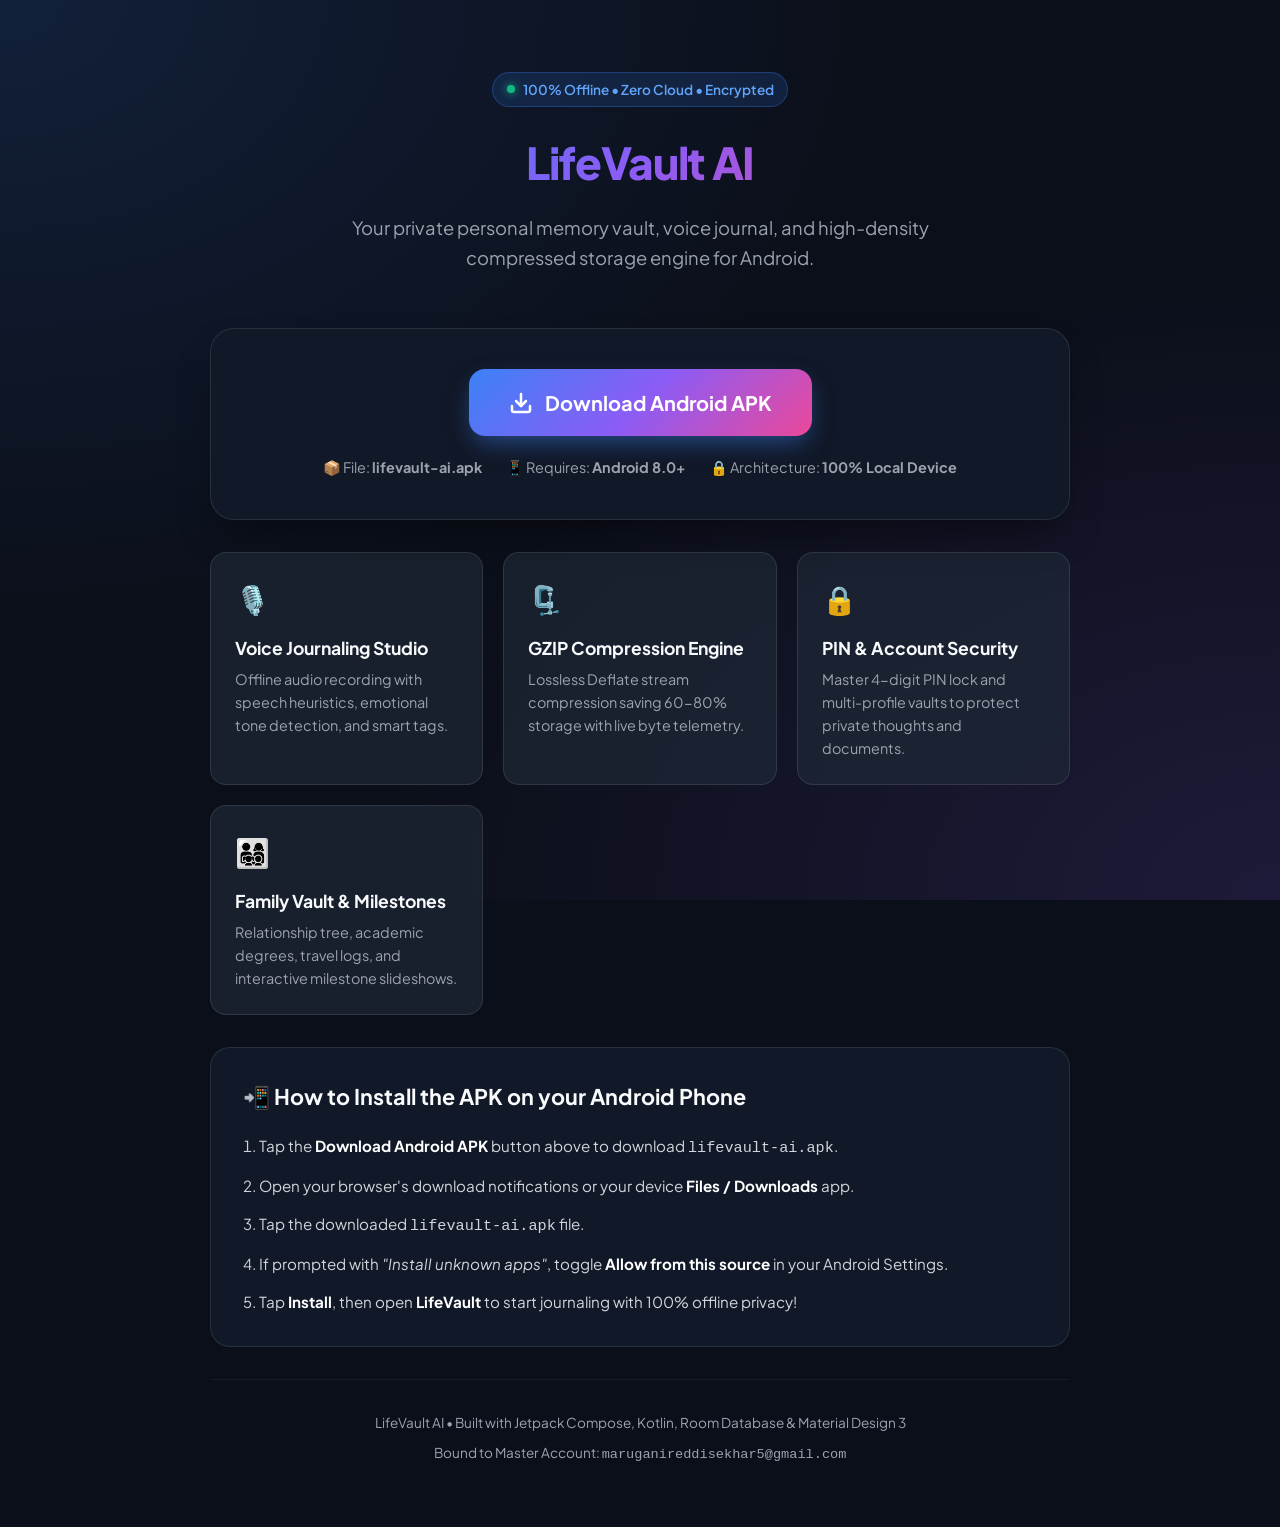
==== docs/index.html @ 60e4b93d "feat: add core application documentation and tests - Update README with project overview and feature" ====
<!DOCTYPE html>
<html lang="en">
<head>
  <meta charset="UTF-8" />
  <meta name="viewport" content="width=device-width, initial-scale=1.0" />
  <title>LifeVault AI — Download Android APK</title>
  <meta name="description" content="100% Offline, Zero-Cloud, Encrypted AI Memory Vault & Compressed Storage Engine for Android." />
  <link rel="preconnect" href="https://fonts.googleapis.com">
  <link rel="preconnect" href="https://fonts.gstatic.com" crossorigin>
  <link href="https://fonts.googleapis.com/css2?family=Plus+Jakarta+Sans:wght@400;500;600;700;800&display=swap" rel="stylesheet">
  <style>
    :root {
      --bg-primary: #0b0f19;
      --bg-surface: #111827;
      --bg-card: rgba(31, 41, 55, 0.7);
      --border-color: rgba(255, 255, 255, 0.1);
      --accent-primary: #3b82f6;
      --accent-gradient: linear-gradient(135deg, #3b82f6 0%, #8b5cf6 50%, #ec4899 100%);
      --text-main: #f9fafb;
      --text-muted: #9ca3af;
      --success: #10b981;
    }

    * {
      box-sizing: border-box;
      margin: 0;
      padding: 0;
    }

    body {
      font-family: 'Plus Jakarta Sans', -apple-system, BlinkMacSystemFont, sans-serif;
      background-color: var(--bg-primary);
      color: var(--text-main);
      line-height: 1.6;
      min-height: 100vh;
      display: flex;
      flex-direction: column;
      align-items: center;
      padding: 2rem 1rem;
      background-image: 
        radial-gradient(at 0% 0%, rgba(59, 130, 246, 0.15) 0px, transparent 50%),
        radial-gradient(at 100% 100%, rgba(139, 92, 246, 0.15) 0px, transparent 50%);
      background-attachment: fixed;
    }

    .container {
      max-width: 860px;
      width: 100%;
      margin: 0 auto;
    }

    header {
      text-align: center;
      padding: 2.5rem 1rem 1.5rem;
    }

    .badge {
      display: inline-flex;
      align-items: center;
      gap: 0.5rem;
      padding: 0.35rem 0.85rem;
      background: rgba(59, 130, 246, 0.15);
      border: 1px solid rgba(59, 130, 246, 0.3);
      border-radius: 9999px;
      font-size: 0.85rem;
      font-weight: 600;
      color: #60a5fa;
      margin-bottom: 1.25rem;
    }

    .badge-dot {
      width: 8px;
      height: 8px;
      background-color: var(--success);
      border-radius: 50%;
      box-shadow: 0 0 8px var(--success);
    }

    h1 {
      font-size: 2.75rem;
      font-weight: 800;
      letter-spacing: -0.03em;
      margin-bottom: 1rem;
      background: var(--accent-gradient);
      -webkit-background-clip: text;
      -webkit-text-fill-color: transparent;
    }

    .subtitle {
      font-size: 1.15rem;
      color: var(--text-muted);
      max-width: 620px;
      margin: 0 auto 2rem;
    }

    .hero-card {
      background: var(--bg-surface);
      border: 1px solid var(--border-color);
      border-radius: 1.5rem;
      padding: 2.5rem 2rem;
      text-align: center;
      backdrop-filter: blur(12px);
      box-shadow: 0 20px 40px -15px rgba(0, 0, 0, 0.5);
      margin-bottom: 2rem;
    }

    .btn-download {
      display: inline-flex;
      align-items: center;
      justify-content: center;
      gap: 0.75rem;
      background: var(--accent-gradient);
      color: #ffffff;
      text-decoration: none;
      font-size: 1.25rem;
      font-weight: 700;
      padding: 1.1rem 2.5rem;
      border-radius: 1rem;
      transition: all 0.2s ease;
      box-shadow: 0 10px 25px -5px rgba(59, 130, 246, 0.5);
      border: none;
      cursor: pointer;
    }

    .btn-download:hover {
      transform: translateY(-2px);
      box-shadow: 0 15px 30px -5px rgba(59, 130, 246, 0.6);
    }

    .meta-info {
      display: flex;
      justify-content: center;
      gap: 1.5rem;
      flex-wrap: wrap;
      margin-top: 1.25rem;
      font-size: 0.9rem;
      color: var(--text-muted);
    }

    .meta-item {
      display: flex;
      align-items: center;
      gap: 0.35rem;
    }

    .features-grid {
      display: grid;
      grid-template-columns: repeat(auto-fit, minmax(250px, 1fr));
      gap: 1.25rem;
      margin-bottom: 2rem;
    }

    .feature-card {
      background: var(--bg-card);
      border: 1px solid var(--border-color);
      border-radius: 1rem;
      padding: 1.5rem;
      text-align: left;
    }

    .feature-icon {
      font-size: 1.75rem;
      margin-bottom: 0.75rem;
    }

    .feature-title {
      font-size: 1.1rem;
      font-weight: 700;
      margin-bottom: 0.35rem;
      color: var(--text-main);
    }

    .feature-desc {
      font-size: 0.9rem;
      color: var(--text-muted);
    }

    .instructions-card {
      background: var(--bg-surface);
      border: 1px solid var(--border-color);
      border-radius: 1.25rem;
      padding: 2rem;
      margin-bottom: 2rem;
      text-align: left;
    }

    .instructions-card h2 {
      font-size: 1.35rem;
      margin-bottom: 1.25rem;
      display: flex;
      align-items: center;
      gap: 0.5rem;
    }

    .steps-list {
      list-style-position: inside;
      display: flex;
      flex-direction: column;
      gap: 0.85rem;
      color: #d1d5db;
      font-size: 0.95rem;
    }

    .steps-list li strong {
      color: #ffffff;
    }

    footer {
      text-align: center;
      font-size: 0.85rem;
      color: var(--text-muted);
      padding: 2rem 0;
      border-top: 1px solid rgba(255, 255, 255, 0.05);
      width: 100%;
    }

    footer a {
      color: #60a5fa;
      text-decoration: none;
    }

    footer a:hover {
      text-decoration: underline;
    }
  </style>
</head>
<body>

  <div class="container">
    <header>
      <div class="badge">
        <span class="badge-dot"></span>
        100% Offline &bull; Zero Cloud &bull; Encrypted
      </div>
      <h1>LifeVault AI</h1>
      <p class="subtitle">
        Your private personal memory vault, voice journal, and high-density compressed storage engine for Android.
      </p>
    </header>

    <div class="hero-card">
      <a href="./lifevault-ai.apk" class="btn-download" download="lifevault-ai.apk">
        <svg width="24" height="24" viewBox="0 0 24 24" fill="none" stroke="currentColor" stroke-width="2.5" stroke-linecap="round" stroke-linejoin="round">
          <path d="M21 15v4a2 2 0 0 1-2 2H5a2 2 0 0 1-2-2v-4"></path>
          <polyline points="7 10 12 15 17 10"></polyline>
          <line x1="12" y1="15" x2="12" y2="3"></line>
        </svg>
        Download Android APK
      </a>
      
      <div class="meta-info">
        <div class="meta-item">
          <span>📦 File: <strong>lifevault-ai.apk</strong></span>
        </div>
        <div class="meta-item">
          <span>📱 Requires: <strong>Android 8.0+</strong></span>
        </div>
        <div class="meta-item">
          <span>🔒 Architecture: <strong>100% Local Device</strong></span>
        </div>
      </div>
    </div>

    <div class="features-grid">
      <div class="feature-card">
        <div class="feature-icon">🎙️</div>
        <div class="feature-title">Voice Journaling Studio</div>
        <div class="feature-desc">Offline audio recording with speech heuristics, emotional tone detection, and smart tags.</div>
      </div>

      <div class="feature-card">
        <div class="feature-icon">🗜️</div>
        <div class="feature-title">GZIP Compression Engine</div>
        <div class="feature-desc">Lossless Deflate stream compression saving 60-80% storage with live byte telemetry.</div>
      </div>

      <div class="feature-card">
        <div class="feature-icon">🔒</div>
        <div class="feature-title">PIN & Account Security</div>
        <div class="feature-desc">Master 4-digit PIN lock and multi-profile vaults to protect private thoughts and documents.</div>
      </div>

      <div class="feature-card">
        <div class="feature-icon">👨‍👩‍👧‍👦</div>
        <div class="feature-title">Family Vault & Milestones</div>
        <div class="feature-desc">Relationship tree, academic degrees, travel logs, and interactive milestone slideshows.</div>
      </div>
    </div>

    <div class="instructions-card">
      <h2>📲 How to Install the APK on your Android Phone</h2>
      <ol class="steps-list">
        <li>Tap the <strong>Download Android APK</strong> button above to download <code>lifevault-ai.apk</code>.</li>
        <li>Open your browser's download notifications or your device <strong>Files / Downloads</strong> app.</li>
        <li>Tap the downloaded <code>lifevault-ai.apk</code> file.</li>
        <li>If prompted with <em>"Install unknown apps"</em>, toggle <strong>Allow from this source</strong> in your Android Settings.</li>
        <li>Tap <strong>Install</strong>, then open <strong>LifeVault</strong> to start journaling with 100% offline privacy!</li>
      </ol>
    </div>

    <footer>
      <p>LifeVault AI &bull; Built with Jetpack Compose, Kotlin, Room Database & Material Design 3</p>
      <p style="margin-top: 0.5rem;">Bound to Master Account: <code>maruganireddisekhar5@gmail.com</code></p>
    </footer>
  </div>

</body>
</html>
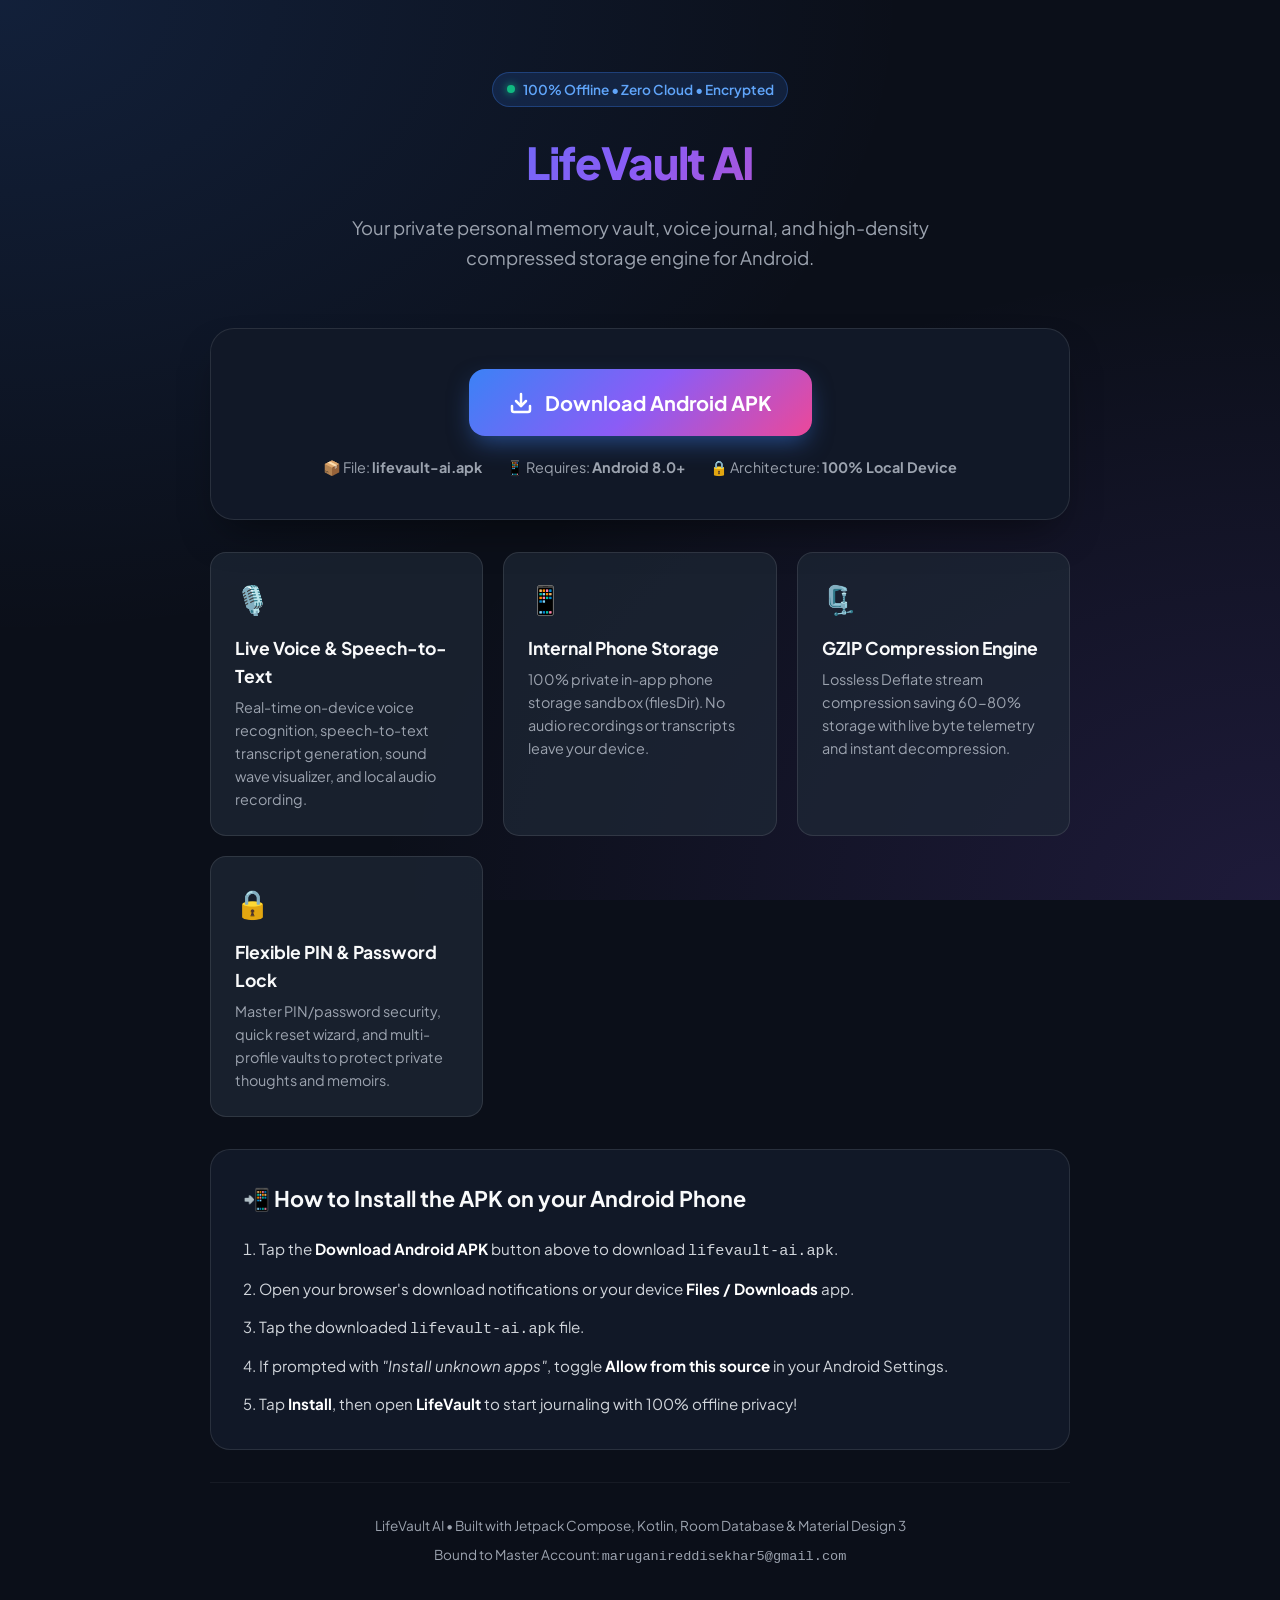
==== commit e67ecafa: "feat: implement multi-user data partitioning Add user-based data isolation to Room entities and quer" ====
--- a/docs/index.html
+++ b/docs/index.html
@@ -264,26 +264,26 @@
     <div class="features-grid">
       <div class="feature-card">
         <div class="feature-icon">🎙️</div>
-        <div class="feature-title">Voice Journaling Studio</div>
-        <div class="feature-desc">Offline audio recording with speech heuristics, emotional tone detection, and smart tags.</div>
+        <div class="feature-title">Live Voice & Speech-to-Text</div>
+        <div class="feature-desc">Real-time on-device voice recognition, speech-to-text transcript generation, sound wave visualizer, and local audio recording.</div>
+      </div>
+
+      <div class="feature-card">
+        <div class="feature-icon">📱</div>
+        <div class="feature-title">Internal Phone Storage</div>
+        <div class="feature-desc">100% private in-app phone storage sandbox (filesDir). No audio recordings or transcripts leave your device.</div>
       </div>
 
       <div class="feature-card">
         <div class="feature-icon">🗜️</div>
         <div class="feature-title">GZIP Compression Engine</div>
-        <div class="feature-desc">Lossless Deflate stream compression saving 60-80% storage with live byte telemetry.</div>
+        <div class="feature-desc">Lossless Deflate stream compression saving 60-80% storage with live byte telemetry and instant decompression.</div>
       </div>
 
       <div class="feature-card">
         <div class="feature-icon">🔒</div>
-        <div class="feature-title">PIN & Account Security</div>
-        <div class="feature-desc">Master 4-digit PIN lock and multi-profile vaults to protect private thoughts and documents.</div>
-      </div>
-
-      <div class="feature-card">
-        <div class="feature-icon">👨‍👩‍👧‍👦</div>
-        <div class="feature-title">Family Vault & Milestones</div>
-        <div class="feature-desc">Relationship tree, academic degrees, travel logs, and interactive milestone slideshows.</div>
+        <div class="feature-title">Flexible PIN & Password Lock</div>
+        <div class="feature-desc">Master PIN/password security, quick reset wizard, and multi-profile vaults to protect private thoughts and memoirs.</div>
       </div>
     </div>
 
